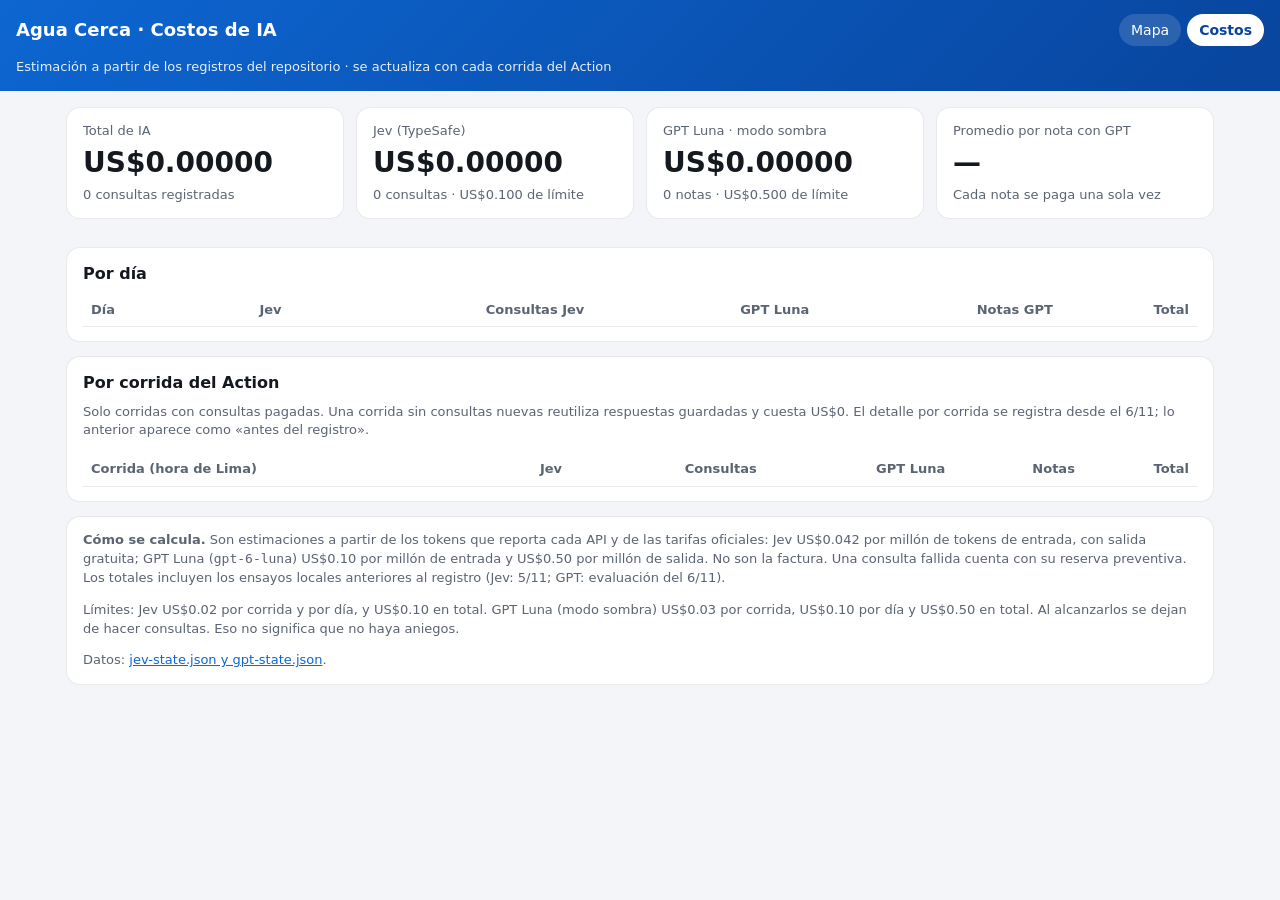
==== docs/costos.html @ 54d177bb "Web en GitHub Pages: mapa de aniegos y costos de IA docs/index.html muestra el feed vigente y, si se" ====
<!doctype html>
<html lang="es">
<head>
<meta charset="utf-8">
<meta name="viewport" content="width=device-width, initial-scale=1">
<title>Costos de IA · Agua Cerca</title>
<meta name="description" content="Gasto estimado de Jev y GPT Luna al explorar noticias de aniegos, por corrida, por día y total.">
<link rel="stylesheet" href="estilo.css">
<style>
  .cifras { display: grid; grid-template-columns: repeat(auto-fit, minmax(210px, 1fr)); gap: 12px; margin-bottom: 14px; }
  .cifra .valor { font-size: 28px; font-weight: 700; font-variant-numeric: tabular-nums; margin: 2px 0; }
  .cifra .etiqueta { font-size: 13px; color: var(--suave); }
  .barra-limite { height: 6px; border-radius: 99px; background: var(--borde); overflow: hidden; margin-top: 8px; }
  .barra-limite span { display: block; height: 100%; background: var(--azul); }
  .barra-limite.gpt span { background: var(--ambar); }
  h2 { font-size: 16px; margin: 0 0 8px; }
  .punto { display: inline-block; width: 10px; height: 10px; border-radius: 3px; margin-right: 6px; }
</style>
</head>
<body>
<header class="barra">
  <h1>Agua Cerca · Costos de IA</h1>
  <nav><a href="./">Mapa</a><a href="costos.html" aria-current="page">Costos</a></nav>
  <div class="estado" id="estado">Cargando…</div>
</header>
<main>
  <section class="cifras" id="cifras"></section>
  <section class="tarjeta">
    <h2>Por día</h2>
    <div class="tabla"><table id="dias"></table></div>
  </section>
  <section class="tarjeta">
    <h2>Por corrida del Action</h2>
    <p class="suave pequeno" style="margin-top:0">Solo corridas con consultas pagadas. Una corrida sin consultas nuevas
      reutiliza respuestas guardadas y cuesta US$0. El detalle por corrida se registra desde el 6/11; lo anterior
      aparece como «antes del registro».</p>
    <div class="tabla"><table id="corridas"></table></div>
  </section>
  <section class="tarjeta pequeno suave">
    <p style="margin-top:0"><strong>Cómo se calcula.</strong> Son estimaciones a partir de los tokens que reporta cada API
      y de las tarifas oficiales: Jev US$0.042 por millón de tokens de entrada, con salida gratuita; GPT Luna
      (<code>gpt-6-luna</code>) US$0.10 por millón de entrada y US$0.50 por millón de salida. No son la factura. Una
      consulta fallida cuenta con su reserva preventiva. Los totales incluyen los ensayos locales anteriores al
      registro (Jev: 5/11; GPT: evaluación del 6/11).</p>
    <p>Límites: Jev US$0.02 por corrida y por día, y US$0.10 en total. GPT Luna (modo sombra) US$0.03 por corrida,
      US$0.10 por día y US$0.50 en total. Al alcanzarlos se dejan de hacer consultas. Eso no significa que no haya aniegos.</p>
    <p style="margin-bottom:0">Datos: <a href="https://github.com/0sw2ld0/agua-cerca-aniegos-piloto/tree/main/data">jev-state.json y gpt-state.json</a>.</p>
  </section>
</main>
<script>
const RAW = 'https://raw.githubusercontent.com/0sw2ld0/agua-cerca-aniegos-piloto/main/data/';
const LIMITES = { jev: 0.10, gpt: 0.50 };
const usd = v => 'US$' + (v >= 0.01 ? v.toFixed(3) : v.toFixed(5));
function el(tag, attrs = {}, ...hijos) {
  const n = document.createElement(tag);
  for (const [k, v] of Object.entries(attrs)) { if (k === 'class') n.className = v; else if (k === 'text') n.textContent = v; else n.setAttribute(k, v); }
  for (const h of hijos) if (h != null) n.append(h);
  return n;
}
async function json(nombre) {
  const r = await fetch(RAW + nombre + '?t=' + Math.floor(Date.now() / 120000), { cache: 'no-store' });
  if (!r.ok) throw new Error(nombre + ' ' + r.status);
  return r.json();
}
function normalizar(estado, motor) {
  const filas = (estado?.attempts || []).map(a => ({
    motor, dia: a.day, corrida: a.run || null, ok: a.status === 'success',
    costo: Number(motor === 'jev' ? a.committed_usd : a.cost_usd) || 0,
  }));
  const previo = Number(estado?.previous_estimated_cost_usd) || 0;
  const diaPrevio = motor === 'jev' ? (estado?.previous_cost_day || '2026-11-05') : '2026-11-06';
  return { filas, previo, diaPrevio };
}
function cifra(etiqueta, valor, detalle, limite, clase) {
  const c = el('div', { class: 'tarjeta cifra' }, el('div', { class: 'etiqueta', text: etiqueta }),
    el('div', { class: 'valor', text: valor }), el('div', { class: 'suave pequeno', text: detalle }));
  if (limite) {
    const b = el('div', { class: 'barra-limite ' + (clase || '') }, el('span'));
    b.firstChild.style.width = Math.min(100, limite * 100).toFixed(1) + '%';
    c.append(b);
  }
  return c;
}
function tabla(nodo, cabecera, filas) {
  nodo.replaceChildren(el('thead', {}, el('tr', {}, ...cabecera.map(([t, num]) => el('th', { class: num ? 'num' : '', text: t })))),
    el('tbody', {}, ...filas.map(f => el('tr', {}, ...f.map(([t, num]) => el('td', { class: num ? 'num' : '', text: t }))))));
}
async function cargar() {
  const estado = document.getElementById('estado');
  try {
    const [jevE, gptE] = await Promise.all([json('jev-state.json').catch(() => null), json('gpt-state.json').catch(() => null)]);
    const jev = normalizar(jevE, 'jev'), gpt = normalizar(gptE, 'gpt');
    const suma = m => m.previo + m.filas.reduce((s, f) => s + f.costo, 0);
    const consultas = m => m.filas.filter(f => f.ok).length;
    const tJev = suma(jev), tGpt = suma(gpt);
    const cifras = document.getElementById('cifras');
    cifras.replaceChildren(
      cifra('Total de IA', usd(tJev + tGpt), `${consultas(jev) + consultas(gpt)} consultas registradas`),
      cifra('Jev (TypeSafe)', usd(tJev), `${consultas(jev)} consultas · ${usd(LIMITES.jev)} de límite`, tJev / LIMITES.jev),
      cifra('GPT Luna · modo sombra', usd(tGpt), `${consultas(gpt)} notas · ${usd(LIMITES.gpt)} de límite`, tGpt / LIMITES.gpt, 'gpt'),
      cifra('Promedio por nota con GPT', consultas(gpt) ? usd(gpt.filas.filter(f => f.ok).reduce((s, f) => s + f.costo, 0) / consultas(gpt)) : '—',
        'Cada nota se paga una sola vez'));

    const dias = new Map();
    const fila = d => { if (!dias.has(d)) dias.set(d, { jev: 0, jevN: 0, gpt: 0, gptN: 0 }); return dias.get(d); };
    for (const m of [jev, gpt]) {
      if (m.previo) fila(m.diaPrevio)[m === jev ? 'jev' : 'gpt'] += m.previo;
      for (const f of m.filas) { const d = fila(f.dia); d[f.motor] += f.costo; if (f.ok) d[f.motor + 'N']++; }
    }
    tabla(document.getElementById('dias'),
      [['Día'], ['Jev', 1], ['Consultas Jev', 1], ['GPT Luna', 1], ['Notas GPT', 1], ['Total', 1]],
      [...dias].sort((a, b) => b[0].localeCompare(a[0])).map(([d, v]) => [[d.split('-').reverse().join('/')],
        [usd(v.jev), 1], [String(v.jevN), 1], [usd(v.gpt), 1], [String(v.gptN), 1], [usd(v.jev + v.gpt), 1]]));

    const corridas = new Map();
    for (const f of [...jev.filas, ...gpt.filas]) {
      const k = f.corrida || 'antes';
      if (!corridas.has(k)) corridas.set(k, { jev: 0, jevN: 0, gpt: 0, gptN: 0 });
      const c = corridas.get(k); c[f.motor] += f.costo; if (f.ok) c[f.motor + 'N']++;
    }
    const nombre = k => k === 'antes' ? 'Antes del registro por corrida' :
      new Date(k).toLocaleString('es-PE', { timeZone: 'America/Lima', day: '2-digit', month: '2-digit', hour: '2-digit', minute: '2-digit' });
    const orden = [...corridas].sort((a, b) => (a[0] === 'antes') - (b[0] === 'antes') || b[0].localeCompare(a[0])).slice(0, 40);
    tabla(document.getElementById('corridas'),
      [['Corrida (hora de Lima)'], ['Jev', 1], ['Consultas', 1], ['GPT Luna', 1], ['Notas', 1], ['Total', 1]],
      orden.map(([k, v]) => [[nombre(k)], [usd(v.jev), 1], [String(v.jevN), 1], [usd(v.gpt), 1], [String(v.gptN), 1], [usd(v.jev + v.gpt), 1]]));
    estado.textContent = 'Estimación a partir de los registros del repositorio · se actualiza con cada corrida del Action';
  } catch (e) {
    estado.textContent = 'No pudimos cargar los registros de costo. Inténtalo de nuevo en unos minutos.';
  }
}
cargar();
</script>
</body>
</html>
---- docs/estilo.css ----
:root {
  --azul: #0d66d1;
  --azul-oscuro: #08459e;
  --ambar: #f5b400;
  --fondo: #f3f5f8;
  --tarjeta: #ffffff;
  --texto: #14181f;
  --suave: #5b6472;
  --borde: rgba(20, 24, 31, 0.09);
  --aviso: #fff6d6;
  --aviso-texto: #6b4e00;
  --peligro: #b42318;
  --radio: 14px;
  color-scheme: light;
}
@media (prefers-color-scheme: dark) {
  :root:not([data-theme="light"]) {
    --azul: #4c95f0;
    --azul-oscuro: #2f6fc7;
    --ambar: #f7c948;
    --fondo: #0f1217;
    --tarjeta: #181c23;
    --texto: #eef1f5;
    --suave: #9aa3b2;
    --borde: rgba(255, 255, 255, 0.09);
    --aviso: #3a3115;
    --aviso-texto: #f3dd9b;
    --peligro: #ff8a7a;
    color-scheme: dark;
  }
}
* { box-sizing: border-box; }
html, body { margin: 0; }
body {
  background: var(--fondo);
  color: var(--texto);
  font: 15px/1.45 system-ui, -apple-system, "Segoe UI", Roboto, sans-serif;
}
a { color: var(--azul); }
header.barra {
  background: linear-gradient(135deg, var(--azul), var(--azul-oscuro));
  color: #fff;
  padding: 14px 16px;
  display: flex; align-items: center; gap: 12px; flex-wrap: wrap;
}
header.barra h1 { font-size: 18px; margin: 0; font-weight: 650; }
header.barra nav { margin-left: auto; display: flex; gap: 6px; }
header.barra nav a {
  color: #fff; text-decoration: none; padding: 6px 12px; border-radius: 999px;
  background: rgba(255, 255, 255, 0.14); font-size: 14px;
}
header.barra nav a[aria-current="page"] { background: #fff; color: var(--azul-oscuro); font-weight: 600; }
.estado { font-size: 13px; opacity: 0.9; width: 100%; }
main { max-width: 1180px; margin: 0 auto; padding: 16px; }
.tarjeta {
  background: var(--tarjeta); border: 1px solid var(--borde); border-radius: var(--radio);
  padding: 14px 16px; margin-bottom: 14px;
}
.aviso { background: var(--aviso); color: var(--aviso-texto); border-radius: 10px; padding: 10px 12px; font-size: 14px; }
.suave { color: var(--suave); }
.pequeno { font-size: 13px; }
.chip {
  display: inline-block; font-size: 12px; padding: 2px 8px; border-radius: 999px;
  border: 1px solid var(--borde); color: var(--suave); white-space: nowrap;
}
.chip.azul { background: var(--azul); color: #fff; border-color: transparent; }
.chip.ambar { background: var(--ambar); color: #1d1600; border-color: transparent; }
table { width: 100%; border-collapse: collapse; font-size: 14px; }
th, td { text-align: left; padding: 7px 8px; border-bottom: 1px solid var(--borde); vertical-align: top; }
th { color: var(--suave); font-weight: 600; font-size: 13px; }
td.num, th.num { text-align: right; font-variant-numeric: tabular-nums; }
.tabla { overflow-x: auto; }
@media (max-width: 600px) {
  header.barra nav { margin-left: 0; }
  main { padding: 12px 16px; }
}
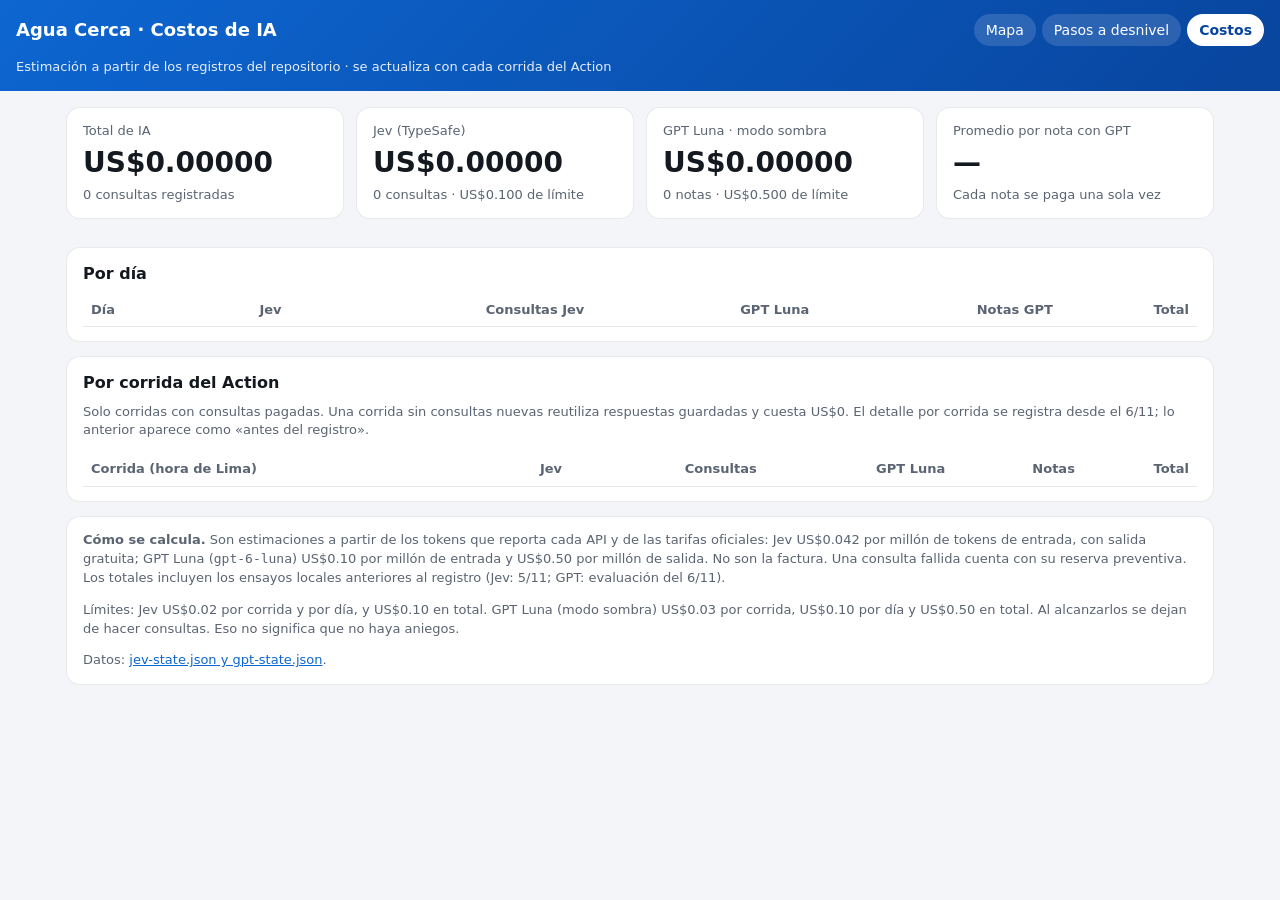
==== commit da76a2ad: "Web fase 1: cortes de agua, sectores, puntos, zonas inundables y ANA Mapa con capas activables que c" ====
--- a/docs/costos.html
+++ b/docs/costos.html
@@ -20,7 +20,7 @@
 <body>
 <header class="barra">
   <h1>Agua Cerca · Costos de IA</h1>
-  <nav><a href="./">Mapa</a><a href="costos.html" aria-current="page">Costos</a></nav>
+  <nav><a href="./">Mapa</a><a href="pasos.html">Pasos a desnivel</a><a href="costos.html" aria-current="page">Costos</a></nav>
   <div class="estado" id="estado">Cargando…</div>
 </header>
 <main>
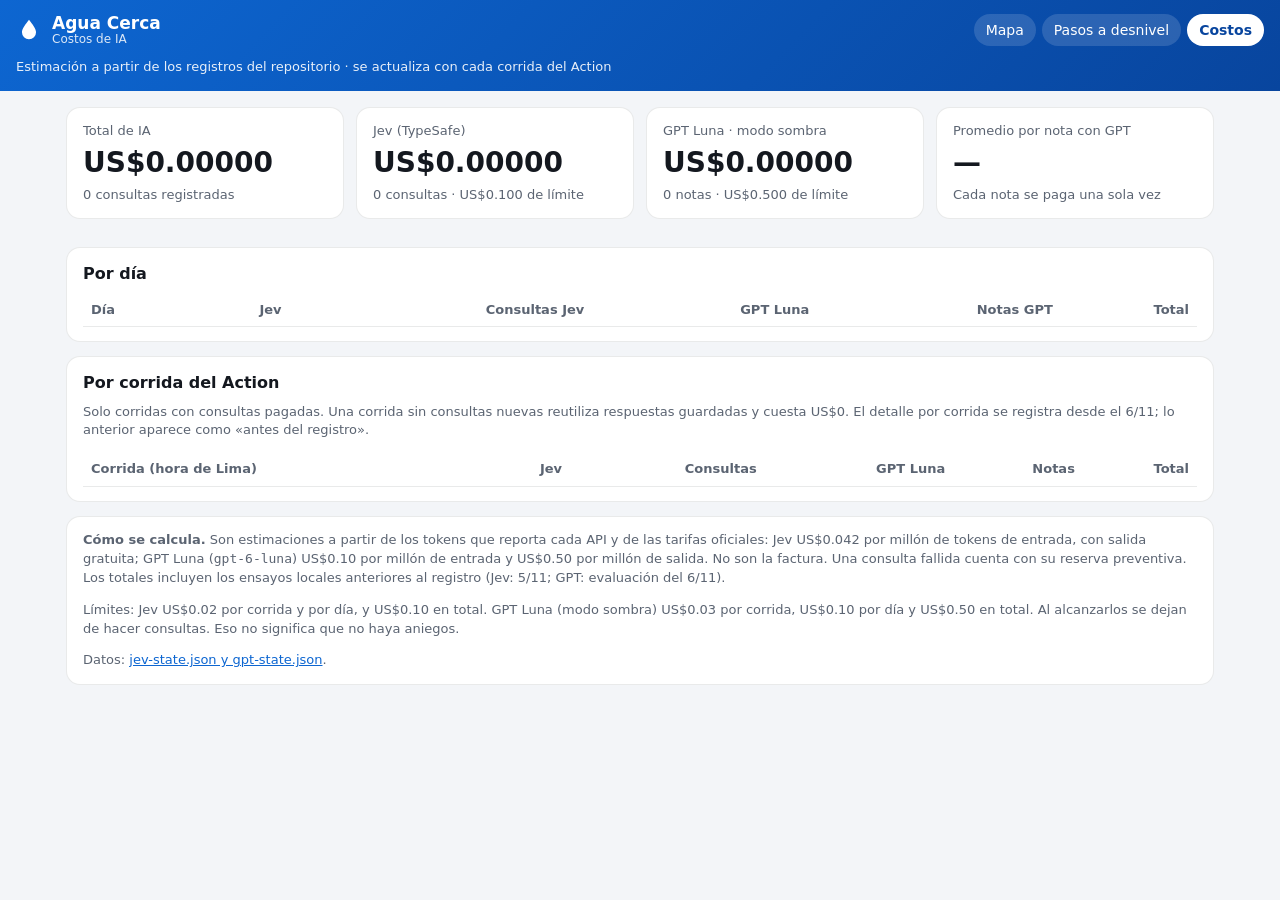
==== commit 6ecaf6d4: "Web más clara: gota tachada, tarjeta al seleccionar y diseño tipo mapa - Cortes con gota tachada (na" ====
--- a/docs/costos.html
+++ b/docs/costos.html
@@ -6,6 +6,7 @@
 <title>Costos de IA · Agua Cerca</title>
 <meta name="description" content="Gasto estimado de Jev y GPT Luna al explorar noticias de aniegos, por corrida, por día y total.">
 <link rel="stylesheet" href="estilo.css">
+<link rel="stylesheet" href="mapa.css">
 <style>
   .cifras { display: grid; grid-template-columns: repeat(auto-fit, minmax(210px, 1fr)); gap: 12px; margin-bottom: 14px; }
   .cifra .valor { font-size: 28px; font-weight: 700; font-variant-numeric: tabular-nums; margin: 2px 0; }
@@ -19,7 +20,10 @@
 </head>
 <body>
 <header class="barra">
-  <h1>Agua Cerca · Costos de IA</h1>
+  <a class="marca" href="./" aria-label="Agua Cerca, inicio">
+    <svg viewBox="0 0 24 24" width="26" height="26" aria-hidden="true"><path fill="#fff" d="M12 2.5c-3.3 4.4-6.5 8.2-6.5 11.6A6.5 6.5 0 0 0 12 20.6a6.5 6.5 0 0 0 6.5-6.5C18.5 10.7 15.3 6.9 12 2.5z"/></svg>
+    <span><strong>Agua Cerca</strong><small>Costos de IA</small></span>
+  </a>
   <nav><a href="./">Mapa</a><a href="pasos.html">Pasos a desnivel</a><a href="costos.html" aria-current="page">Costos</a></nav>
   <div class="estado" id="estado">Cargando…</div>
 </header>
--- a/docs/mapa.css
+++ b/docs/mapa.css
@@ -0,0 +1,180 @@
+/* Map colours are fixed: the OSM base map is light in both themes. */
+:root { --naranja: #c2410c; --acento: #1c62e6; --corte-curso: #e8590c; --corte-proximo: #1c62e6;
+        --sombra: 0 2px 10px rgba(16, 24, 40, .16); --sombra-fuerte: 0 8px 28px rgba(16, 24, 40, .22); }
+@media (prefers-color-scheme: dark) {
+  :root:not([data-theme="light"]) { --naranja: #ff9d5c; --acento: #7fb2ff;
+    --sombra: 0 2px 10px rgba(0, 0, 0, .45); --sombra-fuerte: 0 8px 28px rgba(0, 0, 0, .55); }
+}
+
+/* ---- cabecera ---- */
+.marca { display: flex; align-items: center; gap: 10px; color: #fff; text-decoration: none; }
+.marca span { display: flex; flex-direction: column; line-height: 1.1; }
+.marca strong { font-size: 17px; font-weight: 700; }
+.marca small { font-size: 12px; opacity: .85; }
+body.pantalla-mapa header.barra { padding: 10px 16px; }
+
+/* ---- estructura ---- */
+body.pantalla-mapa { height: 100dvh; display: flex; flex-direction: column; overflow: hidden; }
+.shell {
+  max-width: none; margin: 0; padding: 0; width: 100%;
+  flex: 1; min-height: 0; display: grid; grid-template-columns: clamp(320px, 32vw, 400px) minmax(0, 1fr);
+  grid-template-rows: auto minmax(0, 1fr); grid-template-areas: "buscar mapa" "panel mapa";
+}
+.zona-busqueda { grid-area: buscar; position: relative; padding: 12px 12px 8px; background: var(--tarjeta);
+  border-right: 1px solid var(--borde); z-index: 1001; }
+.panel { grid-area: panel; background: var(--tarjeta); border-right: 1px solid var(--borde);
+  overflow-y: auto; display: flex; flex-direction: column; min-height: 0; }
+.columna-mapa { grid-area: mapa; position: relative; min-height: 0; }
+#mapa { position: absolute; inset: 0; background: #e8e4dc; }
+
+/* ---- búsqueda ---- */
+.buscador { display: flex; align-items: center; gap: 6px; background: var(--fondo); border: 1px solid var(--borde);
+  border-radius: 14px; padding: 4px 4px 4px 12px; }
+.buscador:focus-within { border-color: var(--azul); box-shadow: 0 0 0 3px color-mix(in srgb, var(--azul) 22%, transparent); }
+.buscador .lupa { color: var(--suave); flex: none; }
+.buscador input { flex: 1; min-width: 0; font: inherit; border: 0; background: transparent; color: var(--texto); padding: 8px 4px; outline: none; }
+.boton { font: inherit; font-size: 14px; padding: 8px 14px; border-radius: 10px; border: 1px solid var(--borde);
+  background: var(--tarjeta); color: var(--texto); cursor: pointer; text-decoration: none; display: inline-flex; align-items: center; gap: 6px; }
+.boton:hover { border-color: color-mix(in srgb, var(--azul) 40%, var(--borde)); }
+.boton.primario { background: var(--azul); color: #fff; border-color: transparent; font-weight: 600; }
+.boton.primario:hover { background: var(--azul-oscuro); }
+.boton.pequeno { font-size: 13px; padding: 6px 10px; }
+.resultados { position: absolute; left: 12px; right: 12px; top: calc(100% - 4px); background: var(--tarjeta);
+  border: 1px solid var(--borde); border-radius: 12px; box-shadow: var(--sombra-fuerte); max-height: 50vh; overflow-y: auto; }
+.resultados button { display: block; width: 100%; text-align: left; font: inherit; font-size: 14px; color: var(--texto);
+  background: none; border: 0; border-bottom: 1px solid var(--borde); padding: 10px 12px; cursor: pointer; }
+.resultados button:hover, .resultados button:focus-visible { background: var(--fondo); }
+.resultados p { margin: 0; padding: 10px 12px; font-size: 14px; }
+
+/* ---- controles flotantes del mapa ---- */
+.controles-mapa { position: absolute; top: 12px; right: 12px; z-index: 900; display: flex; flex-direction: column; gap: 8px; align-items: flex-end; }
+.boton-mapa { font: inherit; font-size: 14px; font-weight: 600; display: inline-flex; align-items: center; gap: 8px;
+  background: var(--tarjeta); color: var(--texto); border: 1px solid var(--borde); border-radius: 12px;
+  padding: 9px 13px; box-shadow: var(--sombra); cursor: pointer; }
+.boton-mapa.solo-icono { padding: 9px; }
+.boton-mapa[aria-expanded="true"] { background: var(--azul); color: #fff; border-color: transparent; }
+.popover-capas { position: absolute; top: 12px; right: 12px; z-index: 950; width: min(340px, calc(100% - 24px));
+  max-height: calc(100% - 24px); overflow-y: auto; background: var(--tarjeta); border: 1px solid var(--borde);
+  border-radius: 16px; box-shadow: var(--sombra-fuerte); }
+.popover-cabecera { display: flex; justify-content: space-between; align-items: center; padding: 12px 14px 8px;
+  position: sticky; top: 0; background: var(--tarjeta); border-bottom: 1px solid var(--borde); z-index: 1; }
+.cerrar { font-size: 22px; line-height: 1; border: 0; background: none; color: var(--suave); cursor: pointer; padding: 2px 6px; border-radius: 8px; }
+.cerrar:hover { background: var(--fondo); }
+.capa { display: grid; grid-template-columns: auto 1fr; gap: 2px 10px; padding: 10px 14px; border-bottom: 1px solid var(--borde); }
+.capa:last-child { border-bottom: 0; }
+.capa label { display: contents; cursor: pointer; }
+.capa .nombre-capa { font-weight: 600; font-size: 14.5px; align-self: center; }
+.capa .nota { grid-column: 2; margin: 0; font-size: 12.5px; color: var(--suave); }
+.capa .leyenda { grid-column: 2; display: flex; flex-wrap: wrap; gap: 3px 10px; font-size: 12px; color: var(--suave); margin-top: 3px; }
+.interruptor { appearance: none; -webkit-appearance: none; width: 38px; height: 22px; border-radius: 99px;
+  background: color-mix(in srgb, var(--suave) 45%, transparent); position: relative; cursor: pointer; transition: background .15s; margin: 0; align-self: center; }
+.interruptor::after { content: ""; position: absolute; top: 2px; left: 2px; width: 18px; height: 18px; border-radius: 50%;
+  background: #fff; box-shadow: 0 1px 2px rgba(0,0,0,.3); transition: transform .15s; }
+.interruptor:checked { background: var(--azul); }
+.interruptor:checked::after { transform: translateX(16px); }
+.interruptor:focus-visible { outline: 2px solid var(--azul); outline-offset: 2px; }
+.muestra { display: inline-block; width: 11px; height: 11px; border-radius: 3px; margin-right: 5px; vertical-align: -1px; }
+
+.leyenda-mapa { position: absolute; left: 12px; bottom: 28px; z-index: 800; display: flex; flex-direction: column; gap: 6px; max-width: calc(100% - 24px); }
+.leyenda-mapa .caja { background: color-mix(in srgb, var(--tarjeta) 94%, transparent); border: 1px solid var(--borde);
+  border-radius: 10px; padding: 6px 10px; box-shadow: var(--sombra); font-size: 12px; display: flex; flex-wrap: wrap; gap: 2px 10px; align-items: center; }
+.leyenda-mapa .caja strong { font-size: 12px; margin-right: 2px; }
+.estado-mapa { position: absolute; left: 50%; transform: translateX(-50%); top: 12px; z-index: 850; background: var(--tarjeta);
+  border: 1px solid var(--borde); border-radius: 99px; padding: 7px 14px; font-size: 13.5px; box-shadow: var(--sombra); max-width: calc(100% - 180px); }
+
+/* ---- tarjeta de selección sobre el mapa ---- */
+.tarjeta-mapa { position: absolute; z-index: 960; left: 50%; transform: translateX(-50%); bottom: 24px;
+  width: min(420px, calc(100% - 24px)); max-height: 46%; overflow-y: auto; background: var(--tarjeta);
+  border: 1px solid var(--borde); border-radius: 16px; box-shadow: var(--sombra-fuerte); padding: 12px 14px 12px; }
+.tarjeta-mapa .cabecera { display: flex; gap: 8px; align-items: flex-start; justify-content: space-between; }
+.tarjeta-mapa h3 { font-size: 16px; margin: 4px 0 2px; }
+.tarjeta-mapa p { margin: 3px 0; font-size: 14px; }
+.tarjeta-mapa .acciones { margin-top: 10px; }
+.tarjeta-mapa .fila-grupo { display: block; width: 100%; text-align: left; font: inherit; background: var(--fondo); color: var(--texto);
+  border: 1px solid var(--borde); border-radius: 12px; padding: 9px 11px; margin-top: 8px; cursor: pointer; }
+.tarjeta-mapa .fila-grupo:hover { border-color: var(--azul); }
+
+/* ---- panel ---- */
+.pestanas { flex: none; display: flex; gap: 2px; padding: 4px 10px 0; overflow-x: auto; position: sticky; top: 0; z-index: 2;
+  background: var(--tarjeta); border-bottom: 1px solid var(--borde); scrollbar-width: none; }
+.pestanas button { font: inherit; font-size: 13.5px; font-weight: 600; display: inline-flex; align-items: center; gap: 6px;
+  padding: 9px 8px 10px; border: 0; border-bottom: 2.5px solid transparent; background: none; color: var(--suave); cursor: pointer; white-space: nowrap; }
+.pestanas button[aria-selected="true"] { color: var(--azul); border-bottom-color: var(--azul); }
+.pestanas .cuenta { font-size: 11.5px; font-weight: 700; background: var(--fondo); color: var(--suave); padding: 1px 6px; border-radius: 99px; }
+.pestanas button[aria-selected="true"] .cuenta { background: color-mix(in srgb, var(--azul) 14%, transparent); color: var(--azul); }
+.contenido { flex: 1 0 auto; padding: 4px 0 8px; }
+.contenido h2 { font-size: 12.5px; text-transform: uppercase; letter-spacing: .05em; color: var(--suave); margin: 18px 16px 8px; }
+.contenido .bloque { padding: 6px 16px; }
+.contenido .titulo-ficha { font-size: 20px; margin: 6px 0 2px; text-transform: none; letter-spacing: 0; color: var(--texto); }
+.item { margin: 0 12px 8px; padding: 12px 14px; border: 1px solid var(--borde); border-radius: 14px; background: var(--tarjeta); cursor: pointer;
+  transition: border-color .12s, box-shadow .12s; }
+.item:hover { border-color: color-mix(in srgb, var(--azul) 45%, var(--borde)); box-shadow: var(--sombra); }
+.item:focus-visible { outline: 2px solid var(--azul); outline-offset: 2px; }
+.item h3 { font-size: 15px; margin: 6px 0 2px; }
+.item p { margin: 3px 0; font-size: 14px; }
+.item.destacado { border-left: 4px solid var(--corte-curso); }
+.item.estatico { cursor: default; }
+.item.estatico:hover { box-shadow: none; border-color: var(--borde); }
+button.enlace { font: inherit; font-size: 13.5px; color: var(--azul); background: none; border: 0; padding: 0; cursor: pointer; font-weight: 600; }
+button.enlace:hover { text-decoration: underline; }
+.acciones { display: flex; gap: 10px 14px; flex-wrap: wrap; font-size: 13.5px; margin-top: 8px; align-items: center; }
+.acciones a { font-weight: 600; text-decoration: none; }
+.acciones a:hover { text-decoration: underline; }
+.fila-filtros { display: flex; gap: 8px; flex-wrap: wrap; align-items: center; padding: 10px 16px 4px; }
+.fila-filtros select { font: inherit; font-size: 14px; padding: 7px 10px; border-radius: 10px; border: 1px solid var(--borde); background: var(--tarjeta); color: var(--texto); }
+.fila-filtros label { display: inline-flex; gap: 6px; align-items: center; font-size: 14px; }
+.resumen { display: grid; grid-template-columns: repeat(2, 1fr); gap: 8px; padding: 8px 16px 2px; }
+.resumen .dato { background: var(--fondo); border-radius: 12px; padding: 10px 12px; }
+.resumen .dato strong { display: block; font-size: 22px; line-height: 1.1; }
+.resumen .dato span { font-size: 12.5px; color: var(--suave); }
+.vacio { margin: 8px 16px; padding: 16px; border: 1px dashed var(--borde); border-radius: 14px; color: var(--suave); font-size: 14px; text-align: center; }
+.chip.naranja { background: var(--corte-curso); color: #fff; border-color: transparent; }
+.chip.acento { background: color-mix(in srgb, var(--corte-proximo) 14%, transparent); color: var(--acento); border-color: transparent; font-weight: 600; }
+.chip.gris { background: #8e8e93; color: #fff; border-color: transparent; }
+dl.ficha { display: grid; grid-template-columns: auto 1fr; gap: 8px 14px; margin: 10px 16px; font-size: 14px; }
+dl.ficha dt { color: var(--suave); }
+dl.ficha dd { margin: 0; }
+.grande { font-size: 26px; font-weight: 700; margin: 2px 0; }
+.medidor { height: 8px; border-radius: 99px; background: var(--borde); overflow: hidden; margin: 6px 0 2px; }
+.medidor span { display: block; height: 100%; }
+.pie-panel { flex: none; padding: 12px 16px 16px; font-size: 12px; color: var(--suave); border-top: 1px solid var(--borde); }
+details.bloque summary { cursor: pointer; font-weight: 600; font-size: 14px; }
+
+/* ---- marcadores ---- */
+.punto-mapa.inactivo { filter: grayscale(1); opacity: 0.85; }
+.marca-corte { width: 34px; height: 34px; border-radius: 50%; display: grid; place-items: center;
+  border: 2.5px solid #fff; box-shadow: 0 2px 6px rgba(0,0,0,.4); cursor: pointer; transition: transform .12s; }
+.marca-corte:hover, .marca-corte.elegido { transform: scale(1.18); }
+.marca-corte.en-curso { background: var(--corte-curso); }
+.marca-corte.proximo { background: var(--corte-proximo); }
+.racimo { width: 34px; height: 34px; border-radius: 50%; background: #0d66d1; color: #fff; font: 700 13px/34px system-ui;
+  text-align: center; border: 2px solid #fff; box-shadow: 0 1px 4px rgba(0,0,0,.35); }
+.racimo.punto { background: #fabd0d; color: #1d1600; }
+.racimo.ana { background: #ff9500; border-radius: 8px; }
+.racimo.corte { width: 48px; height: 32px; line-height: 32px; border-radius: 16px; background: var(--corte-proximo);
+  display: flex; align-items: center; justify-content: center; gap: 2px; }
+.racimo.corte.en-curso { background: var(--corte-curso); }
+.ana-icono { width: 22px; height: 22px; border-radius: 6px; background: #ff9500; color: #fff; font: 700 14px/22px system-ui;
+  text-align: center; border: 2px solid #fff; box-shadow: 0 1px 3px rgba(0,0,0,.35); }
+.leaflet-popup-content { font: 14px/1.4 system-ui, sans-serif; }
+.leaflet-container { font: inherit; }
+.leaflet-control-zoom { border: 0 !important; box-shadow: var(--sombra) !important; }
+.leaflet-top.leaflet-left { top: 0; }
+
+/* ---- celular ---- */
+.solo-movil { display: none !important; }
+@media (max-width: 760px) {
+  .solo-movil { display: flex !important; }
+  body.pantalla-mapa { height: auto; overflow: visible; }
+  .shell { display: flex; flex-direction: column; }
+  .zona-busqueda { border-right: 0; position: sticky; top: 0; }
+  .columna-mapa { height: 62dvh; min-height: 360px; }
+  .panel { border-right: 0; overflow: visible; }
+  .pestanas { top: 0; position: relative; }
+  .zona-busqueda { position: relative; }
+  .boton-mapa span { display: none; }
+  .boton-mapa { padding: 9px; }
+  .leyenda-mapa { bottom: 22px; }
+  .tarjeta-mapa { bottom: 12px; max-height: 58%; }
+  body.pantalla-mapa header.barra nav a { padding: 5px 10px; font-size: 13px; }
+}
